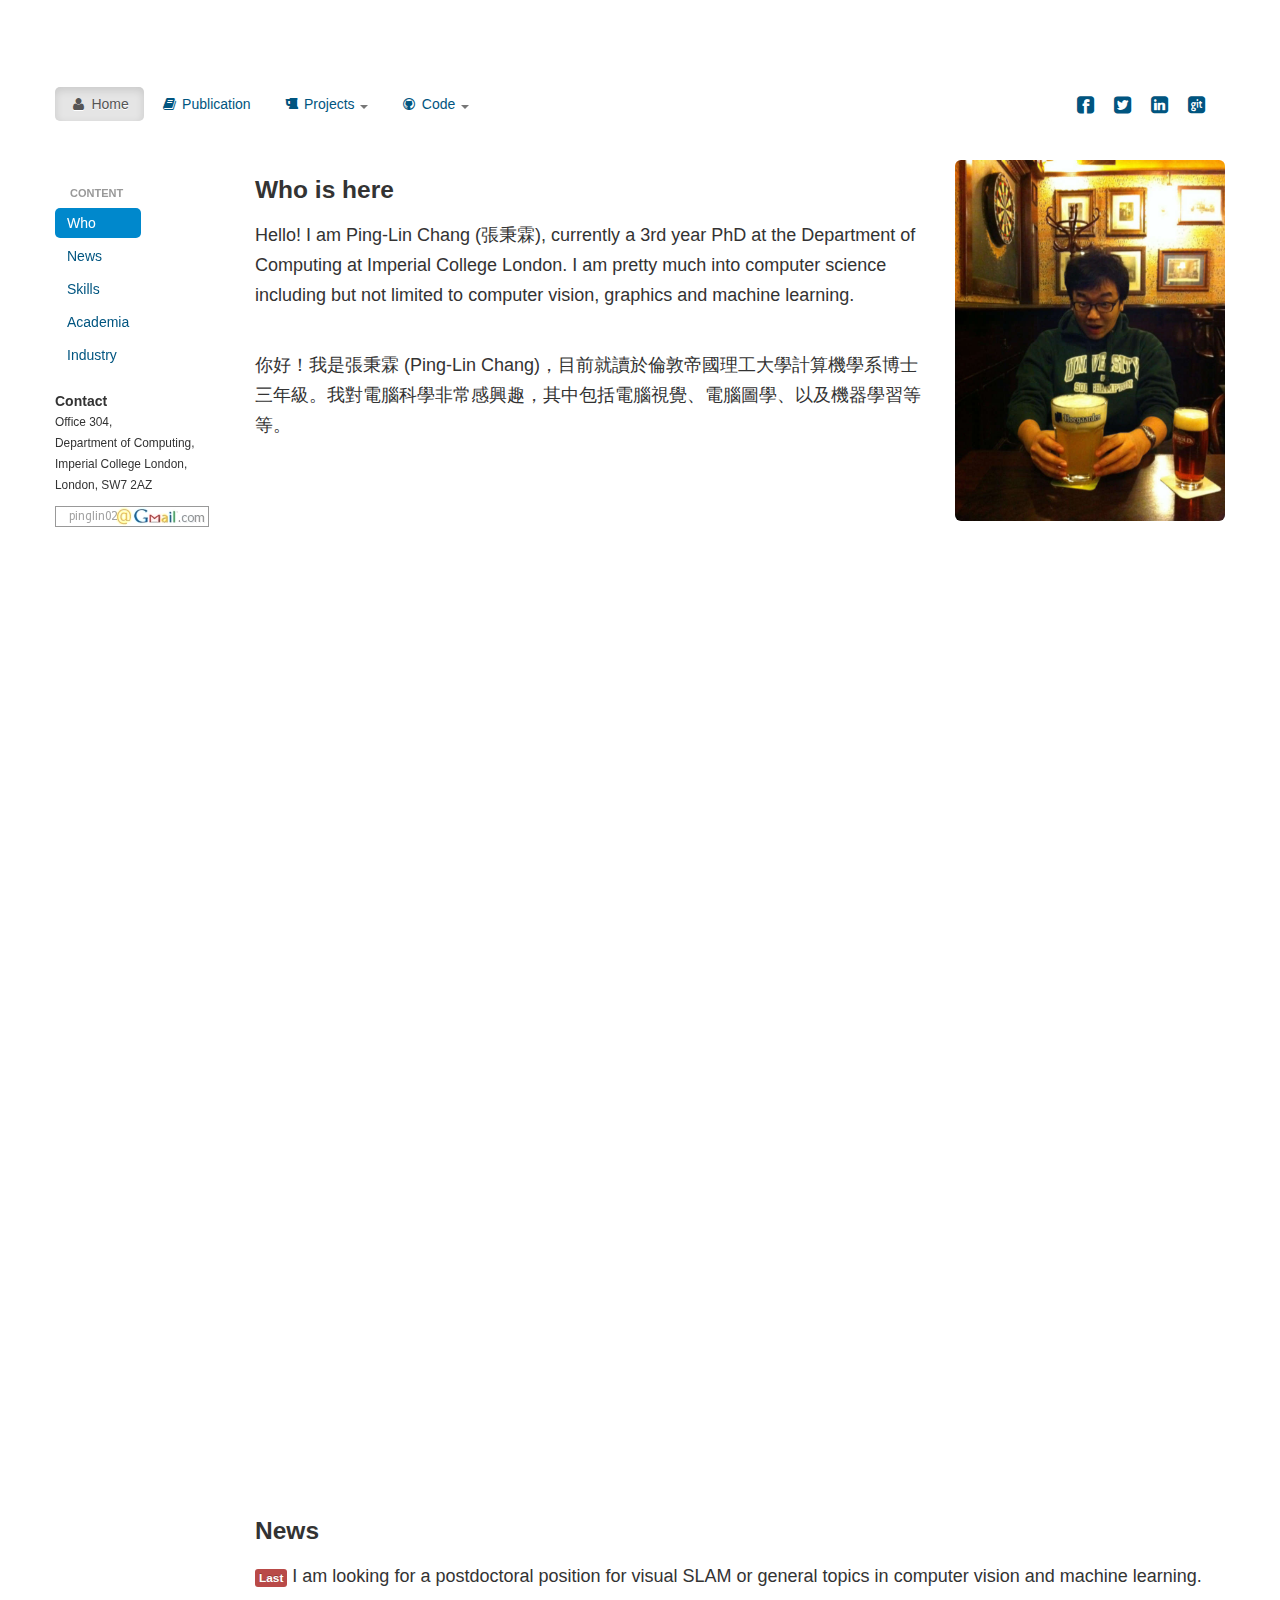
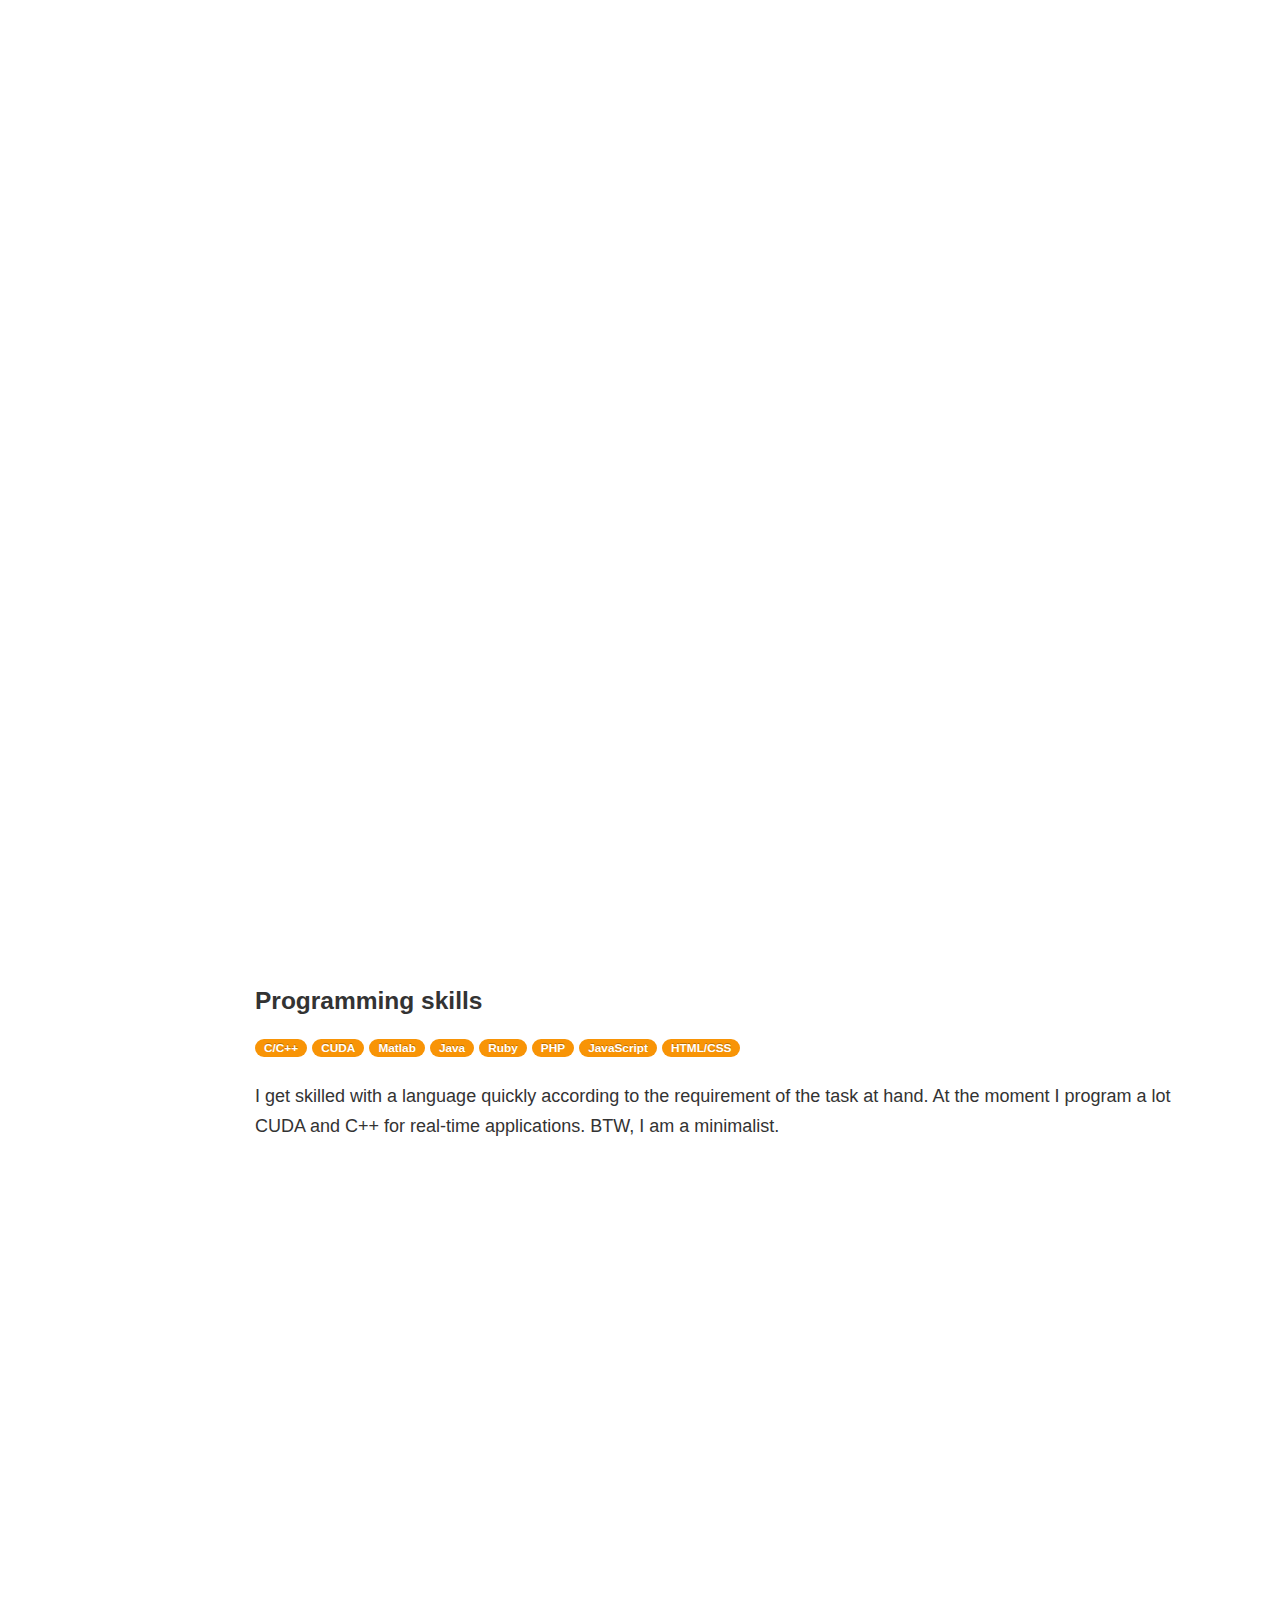
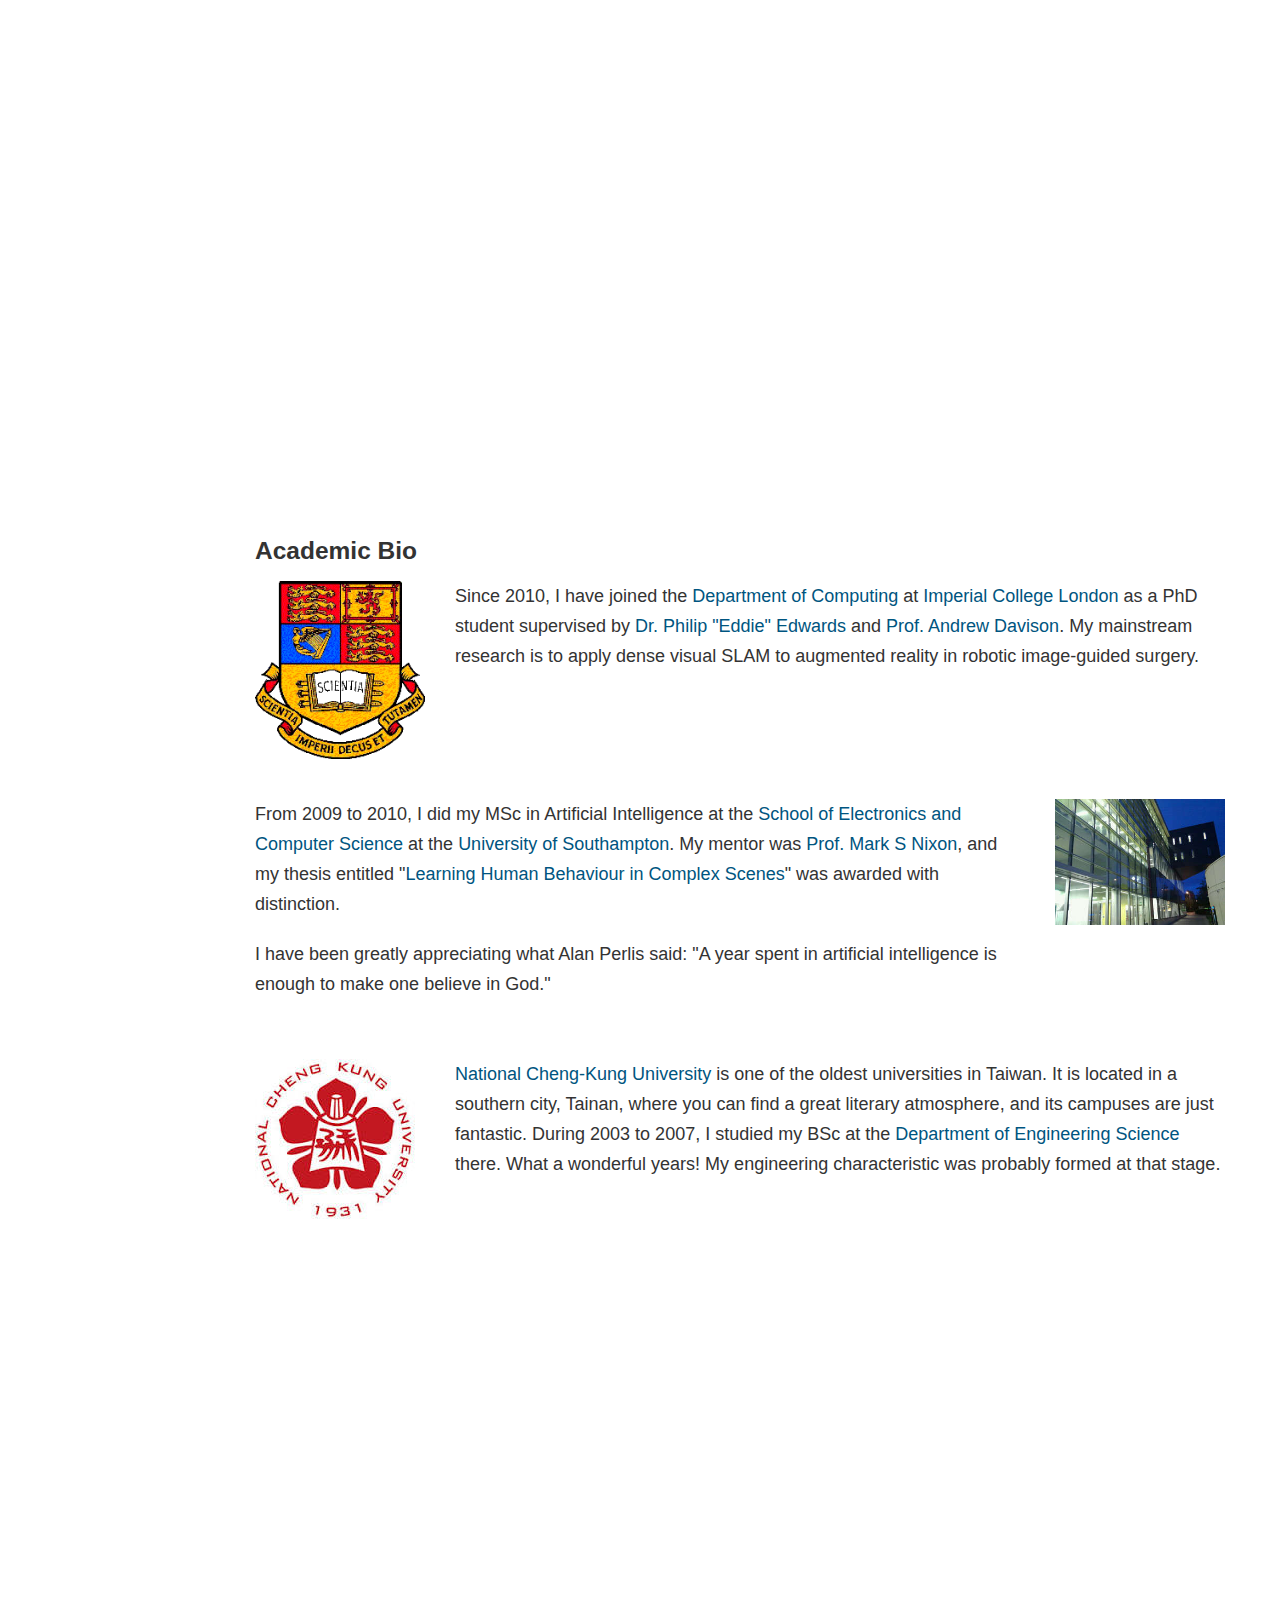
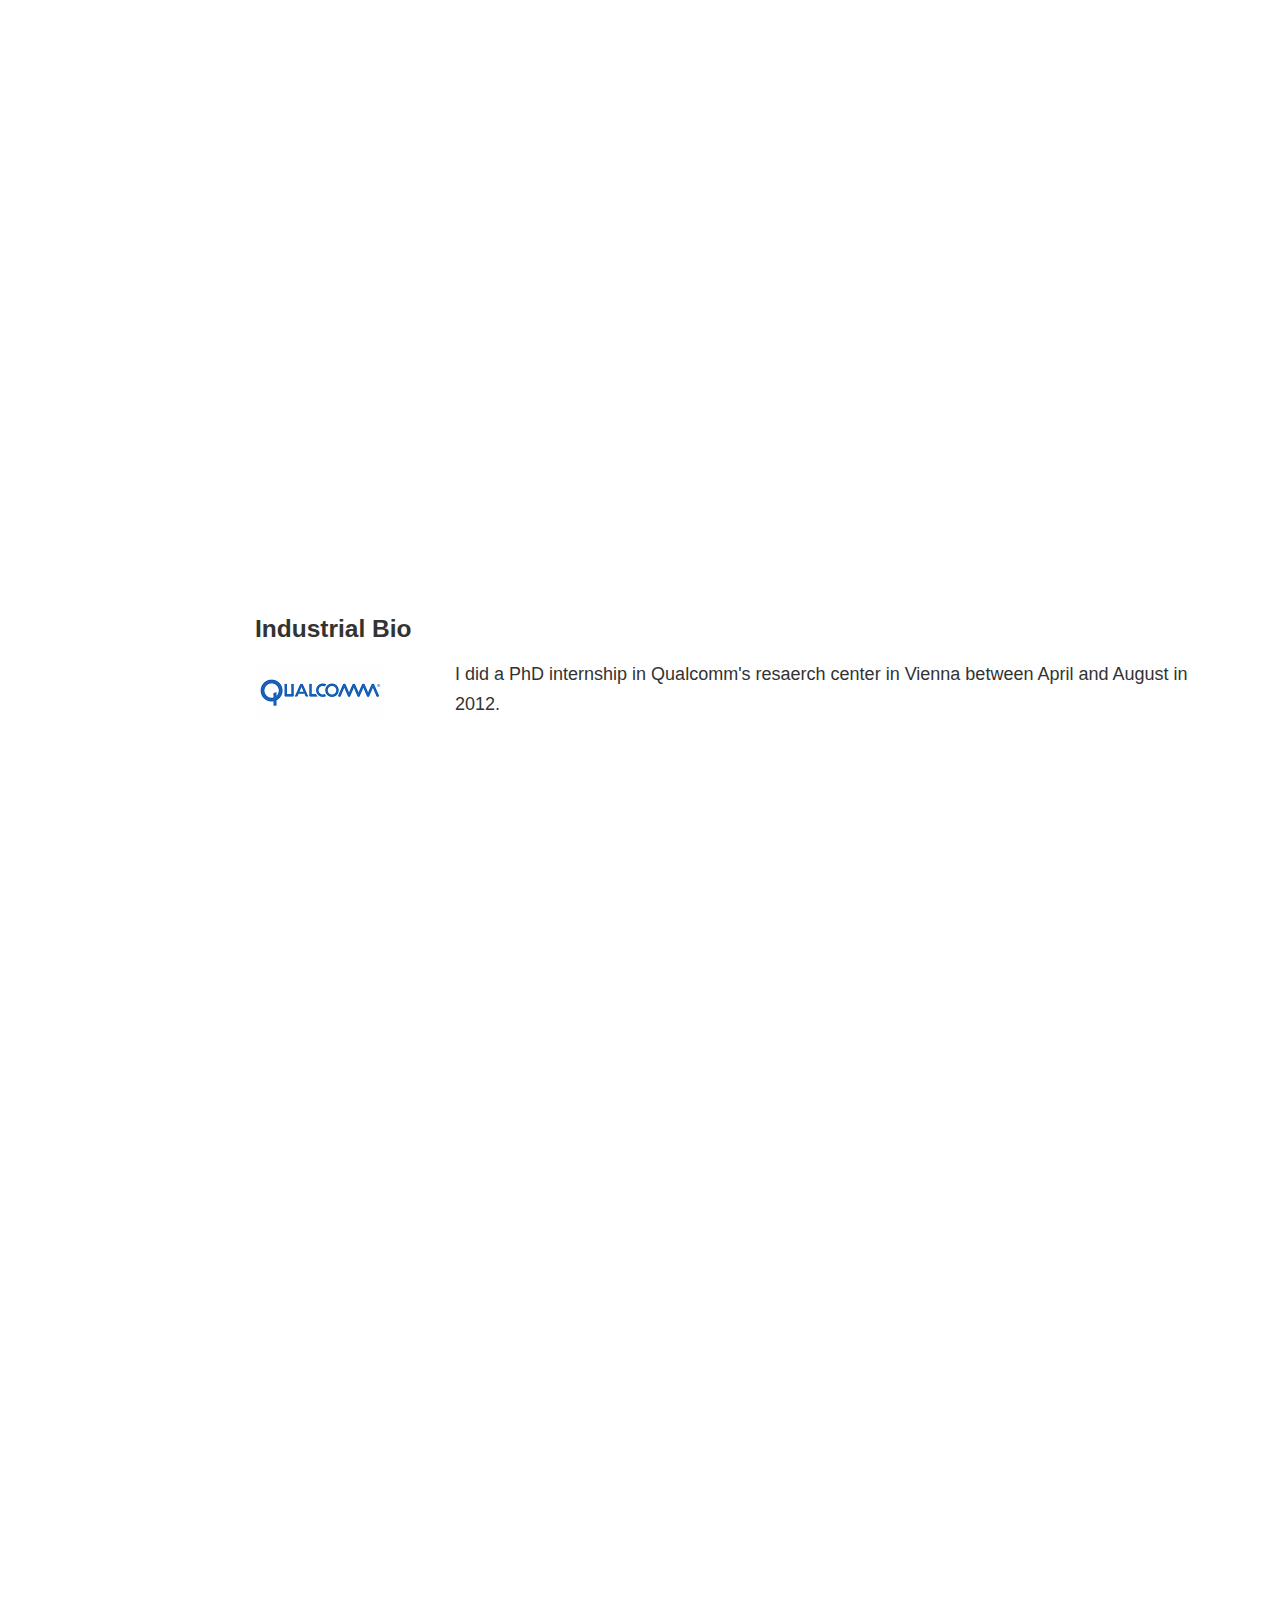
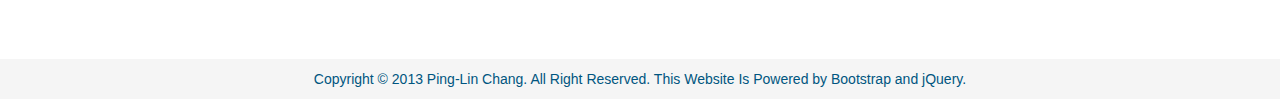
==== index.htm @ c016ea0e "released version" ====
<!DOCTYPE html>
<html>
<head>
	<title>Ping-Lin Chang @ Imperial College London </title>	
	<meta name="viewport" content="width=device-width, initial-scale=1.0">

	<!-- CSS include -->
	<link href="css/bootstrap.min.css" rel="stylesheet">
	<link href="css/font-awesome.min.css" rel="stylesheet">
	<link href="css/main.css" rel="stylesheet">

	<link rel="icon" type="image/jpeg" href="favicon.jpeg">
	<!-- HTML5 shim, for IE6-8 support of HTML5 elements -->
	<!--[if lt IE 9]>
	  <script src="http://html5shim.googlecode.com/svn/trunk/html5.js"></script>
	  <![endif]-->

	</head>
	<body data-spy="scroll">
		<!-- Wrap all page content here -->
		<div id="wrap">
			<!-- Fixed navbar -->
			<div class="navbar navbar-fixed-top">
				<div class="navbar-inner">
					<div class="container">
						<button type="button" class="btn btn-navbar" data-toggle="collapse" data-target=".nav-collapse">
							<span class="icon-bar"></span>
							<span class="icon-bar"></span>
							<span class="icon-bar"></span>
						</button>
						<div class="nav-collapse collapse">
							<ul class="nav nav-pills">
								<li id="home" class="nav-page-btn active"><a href=""><i class="icon-user"></i> Home </a></li>
								<li id="publication" class="nav-page-btn"><a href=""><i class="icon-book"></i> Publication </a></li>
								<li class="dropdown">
									<a href="" class="nav-page-btn dropdown-toggle" data-toggle="dropdown"><i class="icon-beer"></i> Projects <span class="caret"></span></a>
									<ul class="dropdown-menu">									
										<li class="nav-header">Computer Vision</li>										
										<li id="dense_tracking" class="nav-page-btn disabled"><a href="">Model-Based Tracking</a></li>
										<li id="reconstruction" class="nav-page-btn disabled"><a href="">Stereo Reconstruction</a></li>
										<li class="divider"></li>									
										<li class="nav-header">Computer Grahpic</li>
										<li id="octree" class="nav-page-btn disabled"><a href="">Parallel Octree</a></li>
										<li id="surface_reconst" class="nav-page-btn disabled"><a href="">Surface Reconstruction</a></li>
									</ul>
								</li>

								<li class="nav-page-btn dropdown">
									<a href="" class="nav-page-btn dropdown-toggle" data-toggle="dropdown"><i class="icon-github"></i> Code <span class="caret"></span></a>
									<ul class="dropdown-menu">
										<li class="nav-header">Must Read</li>
										<li id="introduction" class="nav-page-btn disabled"><a href="">Instructions</a></li>
									</ul>
								</li>
							</ul>							
						</div><!--/.nav-collapse -->						
						<p class="brand"><a href="https://github.com/pinglin"><i class="icon-github-sign"></i></a></p>
						<p class="brand"><a href="http://uk.linkedin.com/in/pinglin"><i class="icon-linkedin-sign"></i></a></p>
						<p class="brand"><a href="https://twitter.com/Pinglin02"><i class="icon-twitter-sign"></i></a></p>
						<p class="brand"><a href="http://facebook.com/pinglin02"><i class="icon-facebook-sign"></i></a></p>
					</div>
				</div>
			</div>

			<!-- Begin page content -->
			<div class="container">
				<div id="dyn-content"></div>
			</div>

			<div id="push"></div>
		</div> 

		<!-- Sticky footer -->
		<div id="footer">
			<div class="container text-center">
				<p class="footer">Copyright &copy; 2013 Ping-Lin Chang. All Right Reserved. This Website Is Powered by <a class="footer" href="http://twitter.github.io/bootstrap" target="_blank">Bootstrap</a> and <a class="footer" href="http://jquery.com" target="_blank">jQuery</a>.</p>
			</div>
		</div>

		<script src="js/jquery.min.js"></script>
		<script src="js/bootstrap.min.js"></script>
		<script src="js/main.js"></script>
	</body>
	</html>
---- css/main.css ----
html {  
  height: 100%;
  /* The html and body elements cannot have any padding or margin. */  
}

body {
  overflow-y: scroll;
  height: 100%; 
}

a {
  color: #005580;
}

a:hover {
  background-color: #ffffff;
  color: #660000;
}

section {  
  padding-top: 80px;
}

.lead {
  margin-bottom: 20px;
  font-size: 18px;
  font-weight: 200;
  line-height: 30px;
}

#nav-side {

  padding-top: 20px;

}

/* Nav bar */
.navbar .brand {
  float: right;
  color: #005580;  
}

.navbar .brand:hover, .navbar .brand:focus {
  text-decoration: none;
  color: #660000;
}

.navbar-fixed-top .navbar-inner, .navbar-static-top .navbar-inner {
  padding-top: 5px;
  padding-bottom: 5px;
  background-color: #ffffff !important;
  background-image: none;
  border: none;
  -webkit-box-shadow: none;
  -moz-box-shadow: none;
  box-shadow: none;  
}

.navbar .nav-pills > li > a {
  color: #005580;
}

.navbar .nav-pills > li > a:hover {
  background-color: #ffffff;
  color: #660000;
}

.navbar .nav-pills .active > a {
  color: #555555;
  outline: 0; /* For Firefox */
}

.navbar .nav-pills .active > a:hover {
  color: #555555;
  outline: 0; /* For Firefox */
}

.brand > a:hover {
  text-decoration: none;
}

/* Side bar */
.nav > li > a {
  text-decoration: none;
  color: #005580;
  background-color: #ffffff;
  outline: 0; /* For Firefox */
}

.nav>li>a:hover, .nav>li>a:focus {
  text-decoration: none;
  color: #660000;
  background-color: #ffffff;
  outline: 0; /* For Firefox */
}

.nav-lists>.active>a, .nav-lists>.active>a:hover, .nav-lists>.active>a:focus { 
  color: #005580;
  background-color: #ffffff;
  text-decoration: underline;
  outline: 0; /* For Firefox */
}

.contact {
  position: fixed;
  margin-bottom: 80px;
}

/* Wrapper for dynamic content */
#wrap > .container {
  padding-top: 80px;
}
.container .credit {
/*  padding-top: 80px;
  margin: 20px 0;*/
}

/* Wrapper for page content to push down footer */
#wrap {
  min-height: 100%;
  height: auto !important;
  height: 100%;
  margin: 0 auto -40px;
}

/* Set the fixed height of the footer here */
#push {
  height: 50px;
  padding-bottom: 10px;
}

/* Footer */
#footer {
  height: 30px;
  padding-top: 10px;
  background-color: #f5f5f5;
  color: #005580;
}

.footer > a{
  color: #005580;
}

.footer > a:hover, .footer > a:focus{
  color: #660000;
}

/* Profile page */

/* Publication page */
.paper-img {
  background-position: center center;
  width: 80px;  
}

.authorship {
  font-size: 12pt;
  color: #555555;
}

/* PDF thumbnail */
.pdf-thumbnail {
  border-radius: 2px;
  border: 1px solid #555555;
  margin-top: 20px;
  padding: 5px 0 5px 0;
  width: 20px;
  height: 20px;
}

/* Youtube thumbnail */
.youtube-thumbnail {
  border-radius: 2px;
  border: 1px solid #555555;
  margin-top: 20px;
  padding: 5px 0 5px 0;  
  width: 20px;
  height: 20px;
}

/* Abstract collapse */
.accordion-heading .accordion-toggle {
  padding: 0px 0px;
}

.accordion-group {
  border-width: 0px;
  margin-top: 5px;
  margin-bottom: 5px;
  text-align:justify;
}


/* Lastly, apply responsive CSS fixes as necessary */
@media (max-width: 979px) {
  .contact {
    position: relative;
  }

  /* For Firefox */
  .nav.nav-pills.nav-stacked.affix {
    position: static;
    width: auto;
    top: 0;
  }

  #footer {
    margin-left: -20px;
    margin-right: -20px;
    padding-left: 20px;
    padding-right: 20px;
  }
}
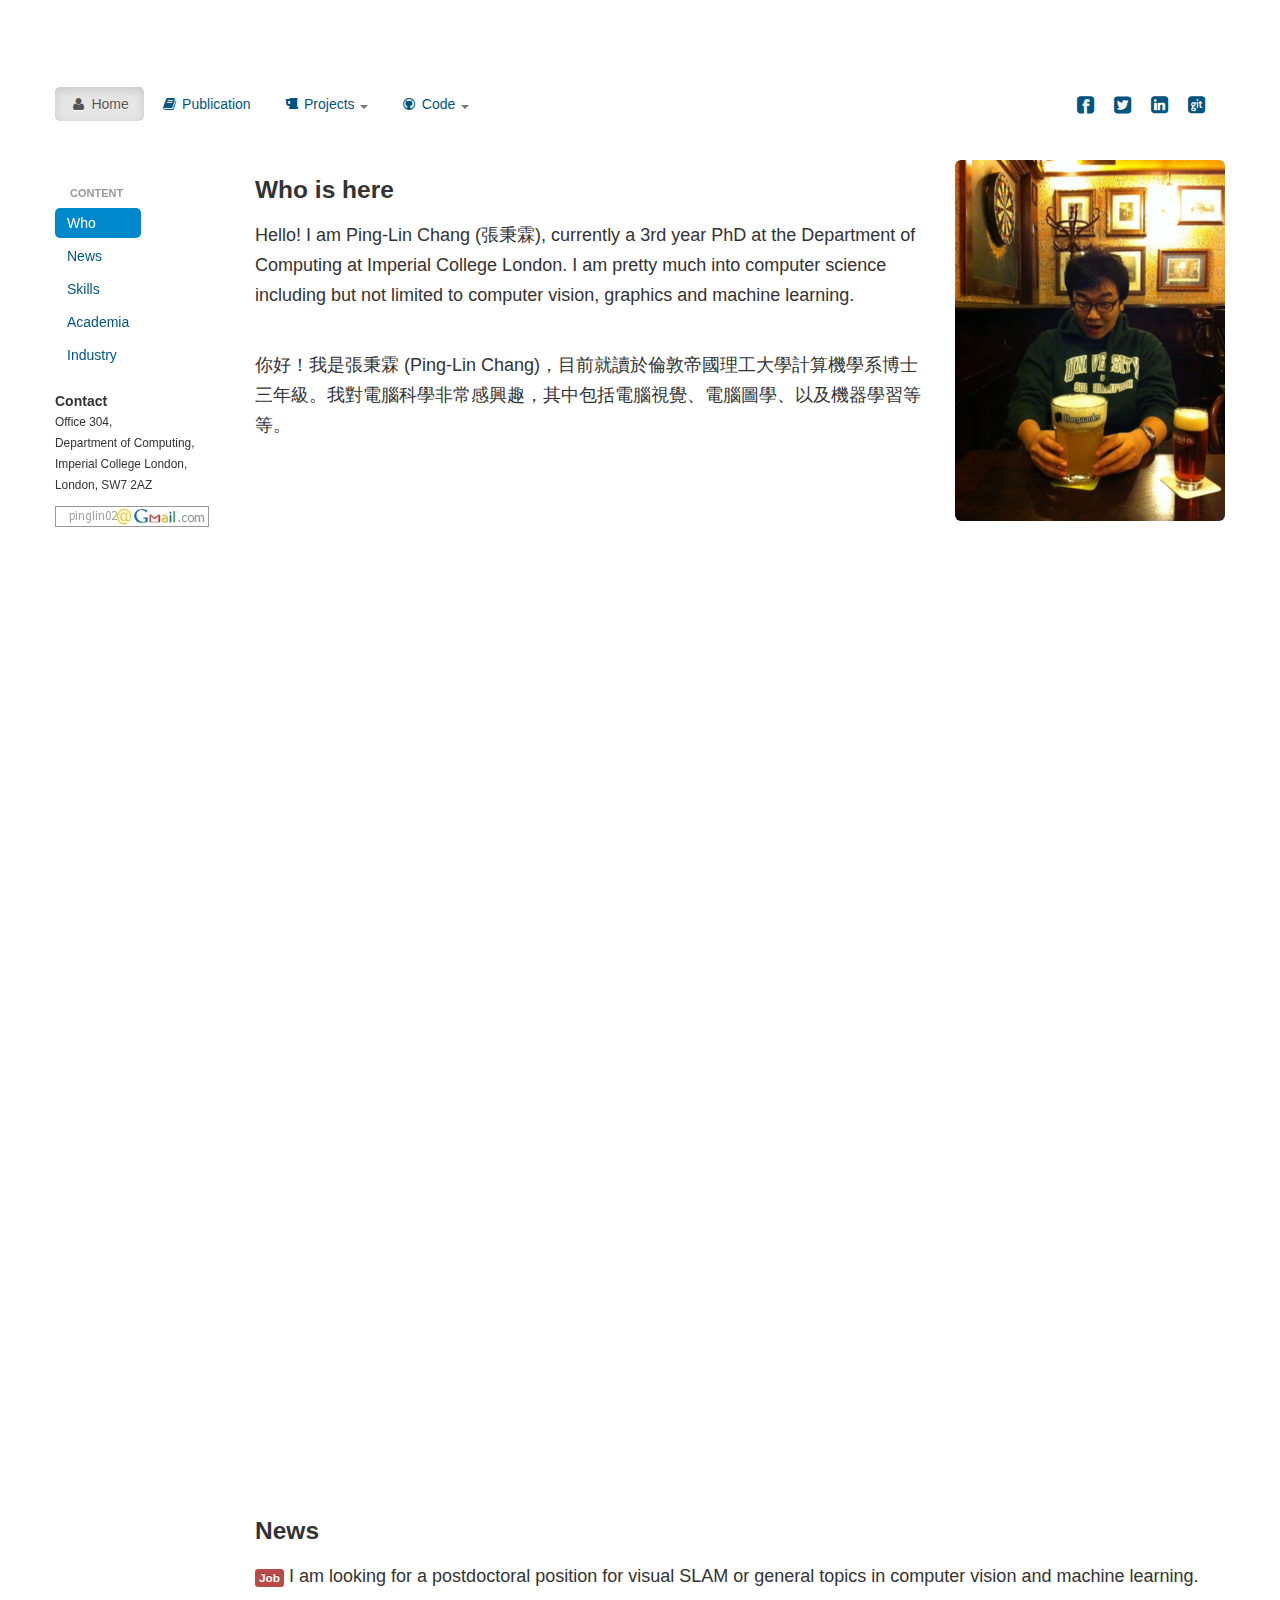
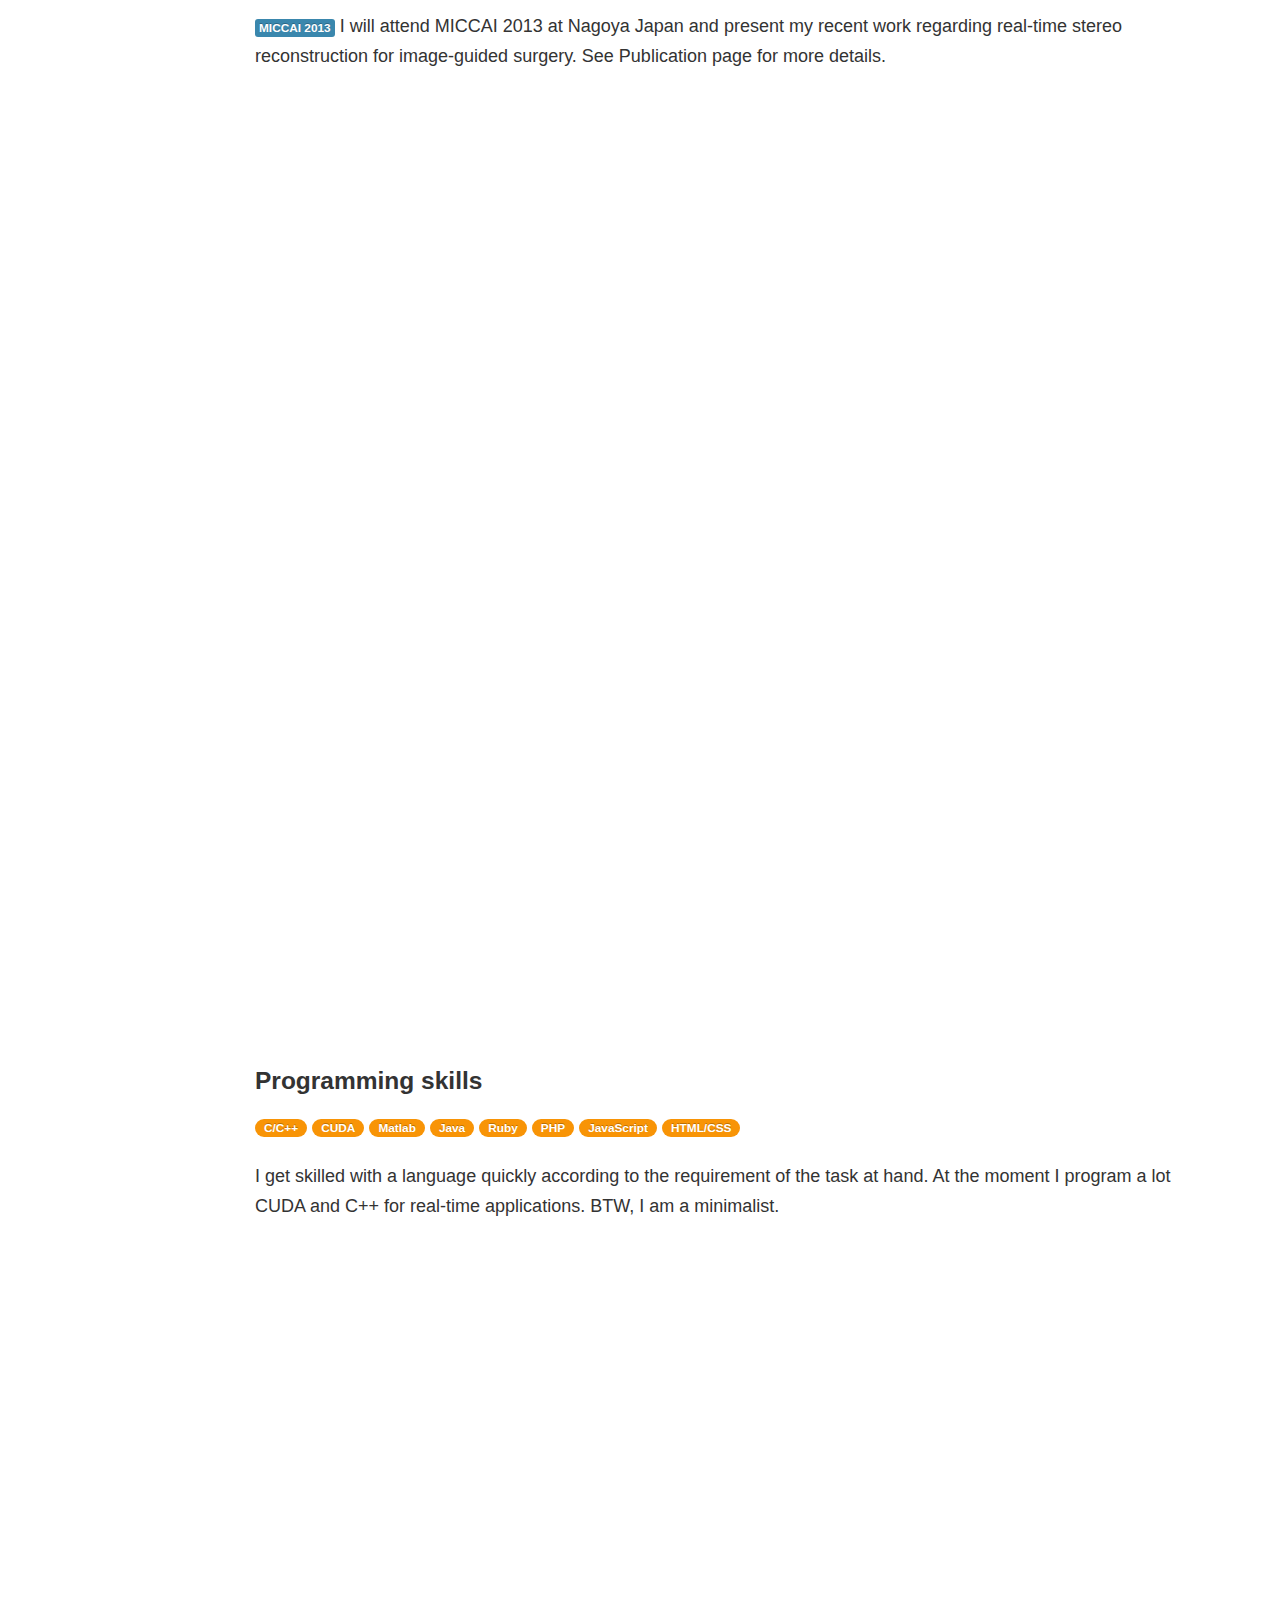
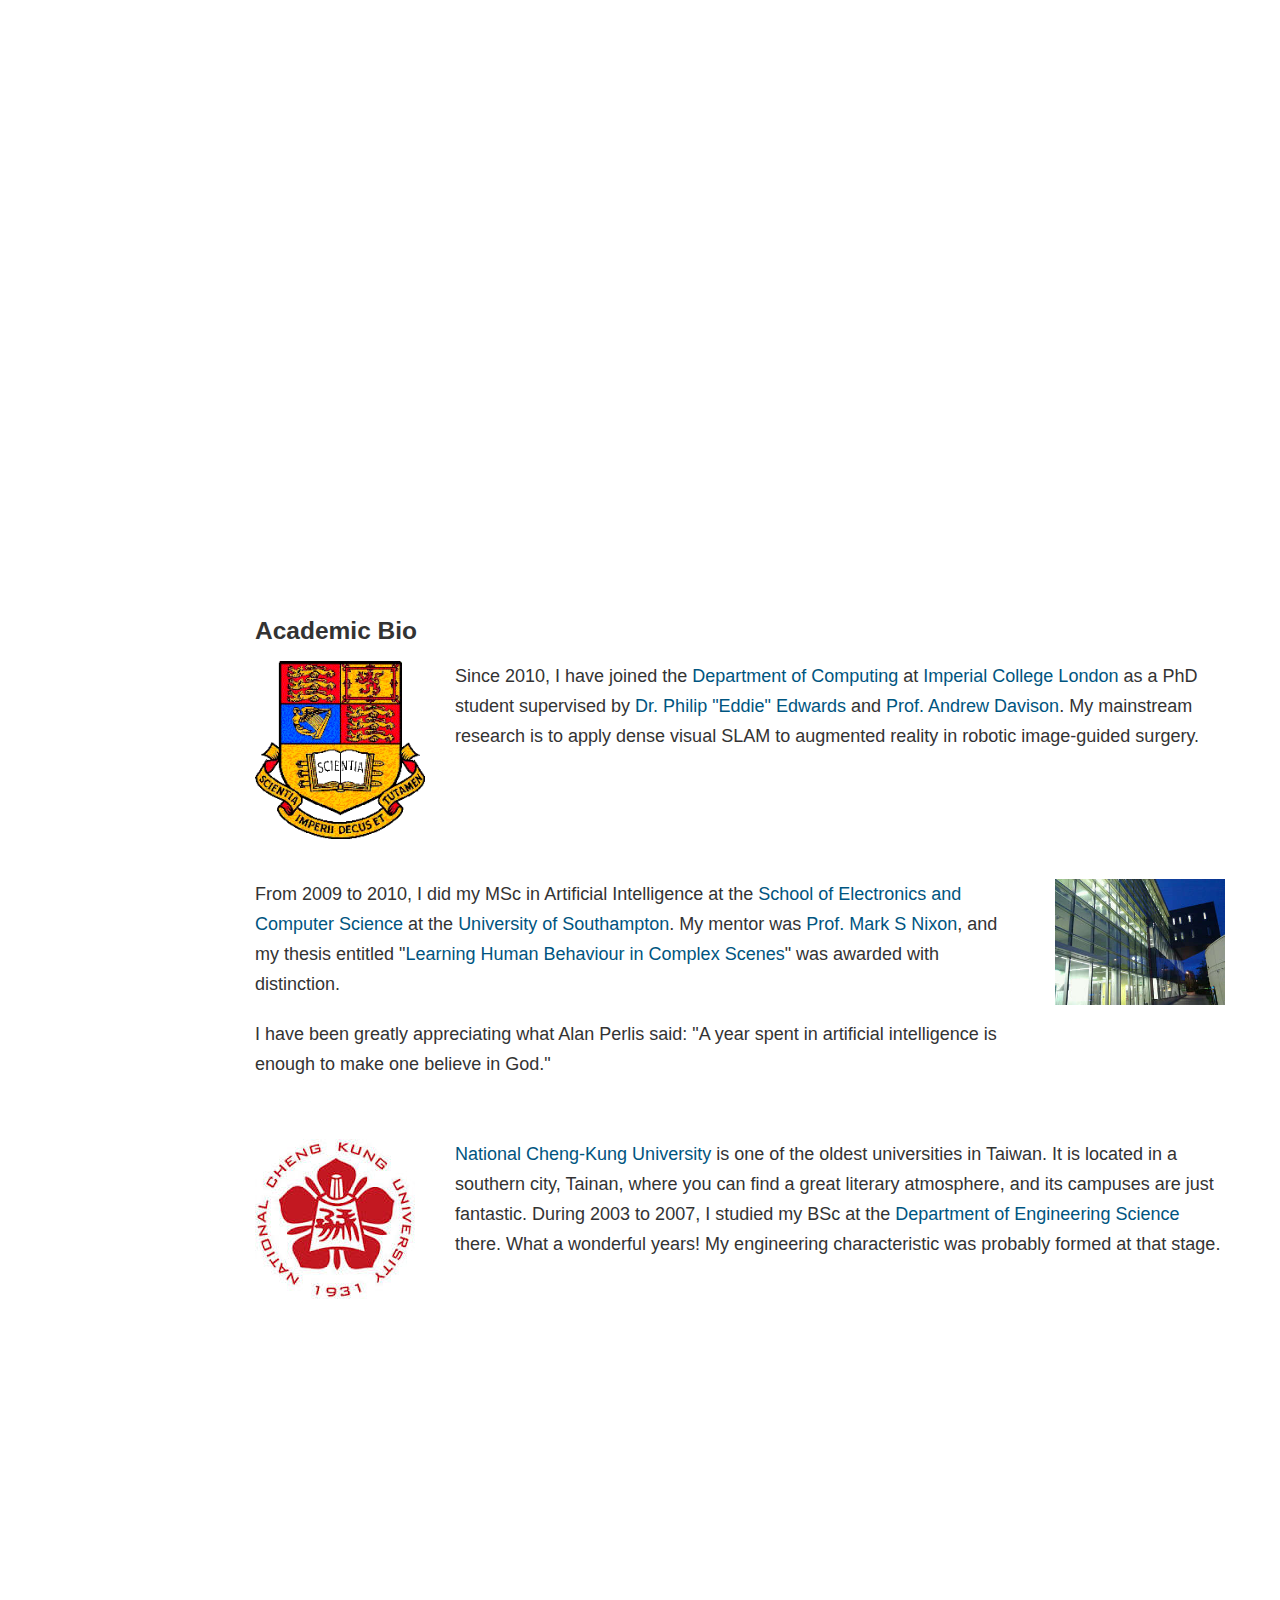
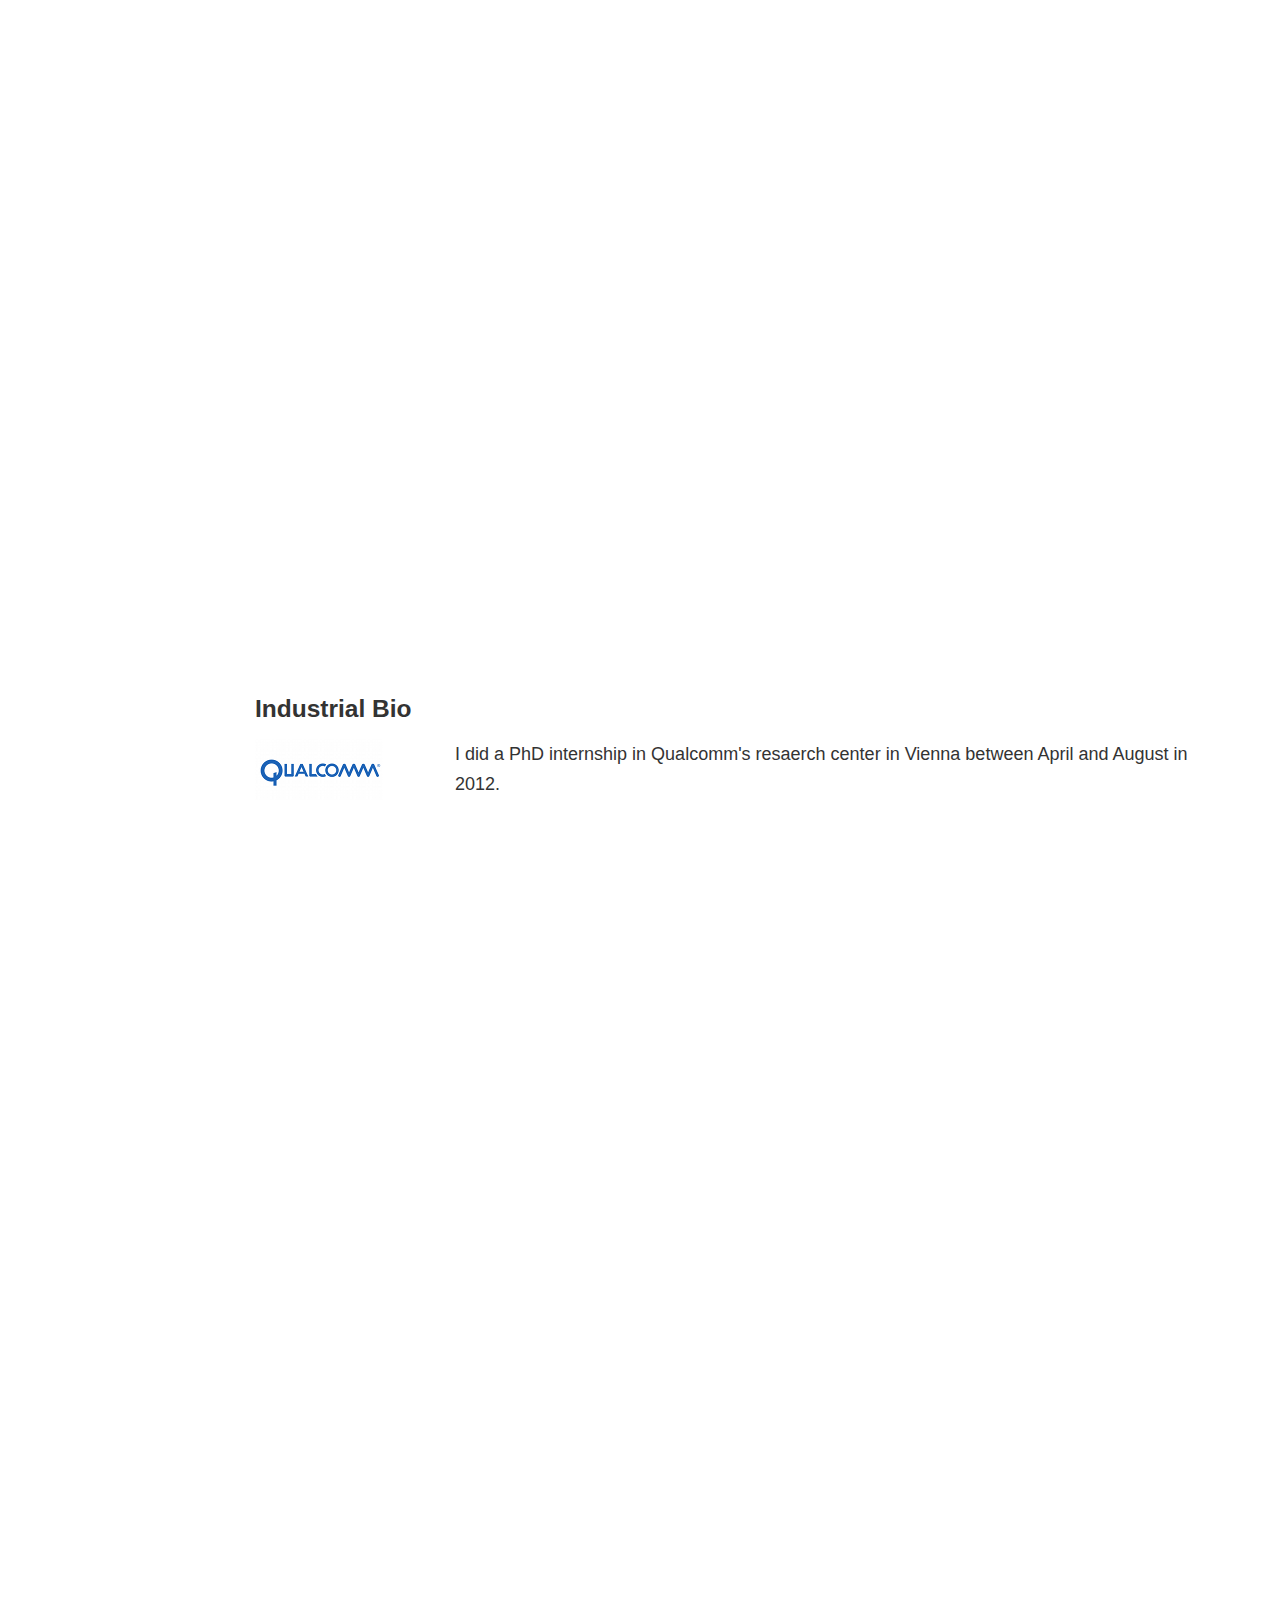
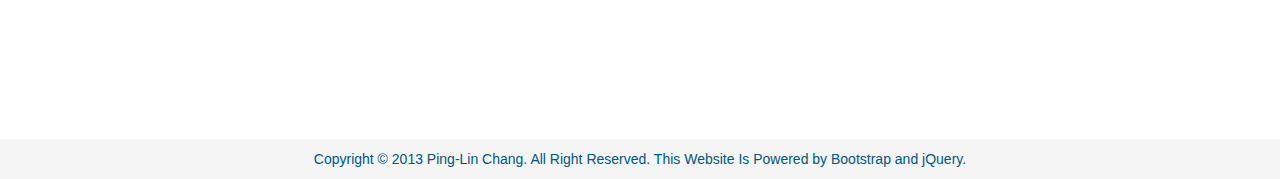
==== commit b061eedf: "fix active on nav-side problem" ====
--- a/index.htm
+++ b/index.htm
@@ -16,7 +16,7 @@
 	  <![endif]-->
 
 	</head>
-	<body data-spy="scroll">
+	<body data-spy="scroll" data-target="#nav-side">
 		<!-- Wrap all page content here -->
 		<div id="wrap">
 			<!-- Fixed navbar -->
